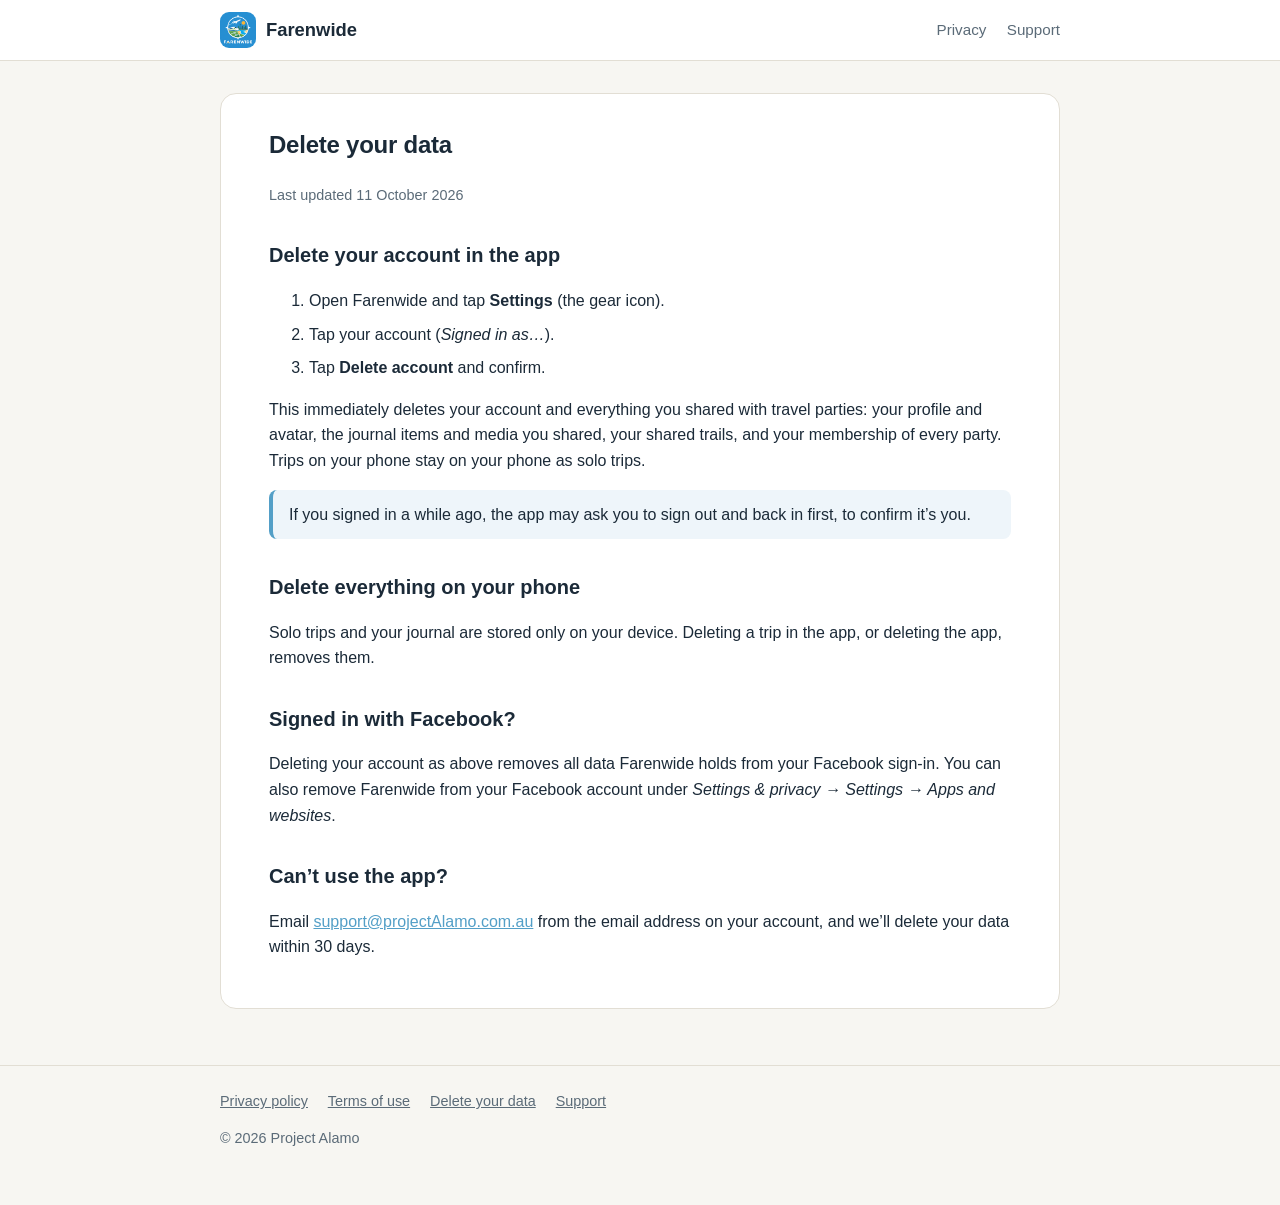
==== data-deletion.html @ 89beeb21 "Publish the data deletion page at data-deletion.html too Co-Authored-By: Claude Opus 5.5 <noreply@an" ====
<!doctype html>
<html lang="en">
<head>
  <meta charset="utf-8">
  <meta name="viewport" content="width=device-width, initial-scale=1">
  <title>Delete your data — Farenwide</title>
  <meta name="description" content="How to delete your Farenwide account and data.">
  <link rel="icon" href="assets/icon.png">
  <link rel="stylesheet" href="assets/site.css">
</head>
<body>
  <header class="site">
    <div class="wrap">
      <a class="brand" href="index.html"><img src="assets/icon.png" alt="">Farenwide</a>
      <nav>
        <a href="privacy.html">Privacy</a>
        <a href="support.html">Support</a>
      </nav>
    </div>
  </header>
  <main class="wrap">

    <article class="doc">
      <h1>Delete your data</h1>
      <p class="updated">Last updated 11 October 2026</p>

      <h2>Delete your account in the app</h2>
      <ol class="steps">
        <li>Open Farenwide and tap <strong>Settings</strong> (the gear icon).</li>
        <li>Tap your account (<em>Signed in as&hellip;</em>).</li>
        <li>Tap <strong>Delete account</strong> and confirm.</li>
      </ol>
      <p>This immediately deletes your account and everything you shared with travel parties:
        your profile and avatar, the journal items and media you shared, your shared trails,
        and your membership of every party. Trips on your phone stay on your phone as solo trips.</p>
      <p class="note">If you signed in a while ago, the app may ask you to sign out and back in
        first, to confirm it&rsquo;s you.</p>

      <h2>Delete everything on your phone</h2>
      <p>Solo trips and your journal are stored only on your device. Deleting a trip in the app,
        or deleting the app, removes them.</p>

      <h2>Signed in with Facebook?</h2>
      <p>Deleting your account as above removes all data Farenwide holds from your Facebook
        sign-in. You can also remove Farenwide from your Facebook account under
        <em>Settings &amp; privacy &rarr; Settings &rarr; Apps and websites</em>.</p>

      <h2>Can&rsquo;t use the app?</h2>
      <p>Email <a href="mailto:support@projectAlamo.com.au?subject=Delete%20my%20Farenwide%20data">support@projectAlamo.com.au</a>
        from the email address on your account, and we&rsquo;ll delete your data within 30 days.</p>
    </article>

  </main>
  <footer class="site">
    <div class="wrap">
      <a href="privacy.html">Privacy policy</a>
      <a href="terms.html">Terms of use</a>
      <a href="delete-account.html">Delete your data</a>
      <a href="support.html">Support</a>
      <p>&copy; 2026 Project Alamo</p>
    </div>
  </footer>
</body>
</html>
---- assets/site.css ----
:root {
  --sky: #539fc7;
  --sage: #668d64;
  --sand: #a89169;
  --amber: #de9b3c;
  --lime: #aecc2e;
  --ink: #1b2a38;
  --muted: #5b6b78;
  --bg: #f7f6f2;
  --surface: #ffffff;
  --line: #e2ded4;
}

* {
  box-sizing: border-box;
}

body {
  margin: 0;
  font-family: -apple-system, BlinkMacSystemFont, "Segoe UI", Roboto, Helvetica, Arial, sans-serif;
  color: var(--ink);
  background: var(--bg);
  line-height: 1.6;
}

a {
  color: var(--sky);
}

.wrap {
  max-width: 880px;
  margin: 0 auto;
  padding: 0 20px;
}

header.site {
  background: var(--surface);
  border-bottom: 1px solid var(--line);
}

header.site .wrap {
  display: flex;
  align-items: center;
  justify-content: space-between;
  gap: 16px;
  padding-top: 12px;
  padding-bottom: 12px;
}

.brand {
  display: flex;
  align-items: center;
  gap: 10px;
  font-weight: 700;
  font-size: 1.15rem;
  color: var(--ink);
  text-decoration: none;
}

.brand img {
  width: 36px;
  height: 36px;
  border-radius: 9px;
}

nav a {
  color: var(--muted);
  text-decoration: none;
  margin-left: 16px;
  font-size: 0.95rem;
}

nav a:hover {
  color: var(--ink);
}

.hero {
  text-align: center;
  padding: 64px 0 40px;
}

.hero img {
  width: 128px;
  height: 128px;
  border-radius: 28px;
  box-shadow: 0 10px 30px rgba(27, 42, 56, 0.18);
}

.hero h1 {
  font-size: clamp(2rem, 5vw, 3rem);
  margin: 24px 0 8px;
  letter-spacing: -0.02em;
}

.hero p.lead {
  font-size: 1.2rem;
  color: var(--muted);
  max-width: 560px;
  margin: 0 auto;
}

.badge {
  display: inline-block;
  margin-top: 24px;
  padding: 8px 16px;
  border-radius: 999px;
  background: var(--amber);
  color: #fff;
  font-weight: 600;
  font-size: 0.9rem;
}

.features {
  display: grid;
  grid-template-columns: repeat(auto-fit, minmax(220px, 1fr));
  gap: 16px;
  padding: 24px 0 56px;
}

.card {
  background: var(--surface);
  border: 1px solid var(--line);
  border-radius: 16px;
  padding: 20px;
}

.card h3 {
  margin: 8px 0 4px;
}

.card p {
  margin: 0;
  color: var(--muted);
}

.dot {
  width: 12px;
  height: 12px;
  border-radius: 50%;
  display: inline-block;
}

article.doc {
  background: var(--surface);
  border: 1px solid var(--line);
  border-radius: 16px;
  padding: 32px clamp(20px, 5vw, 48px);
  margin: 32px 0 56px;
}

article.doc h1 {
  margin-top: 0;
  letter-spacing: -0.01em;
}

article.doc h2 {
  margin-top: 32px;
  font-size: 1.25rem;
}

.updated {
  color: var(--muted);
  font-size: 0.9rem;
}

.steps li {
  margin-bottom: 8px;
}

.note {
  background: #eef5fa;
  border-left: 4px solid var(--sky);
  padding: 12px 16px;
  border-radius: 8px;
}

footer.site {
  border-top: 1px solid var(--line);
  padding: 24px 0 40px;
  color: var(--muted);
  font-size: 0.9rem;
}

footer.site a {
  color: var(--muted);
  margin-right: 16px;
}
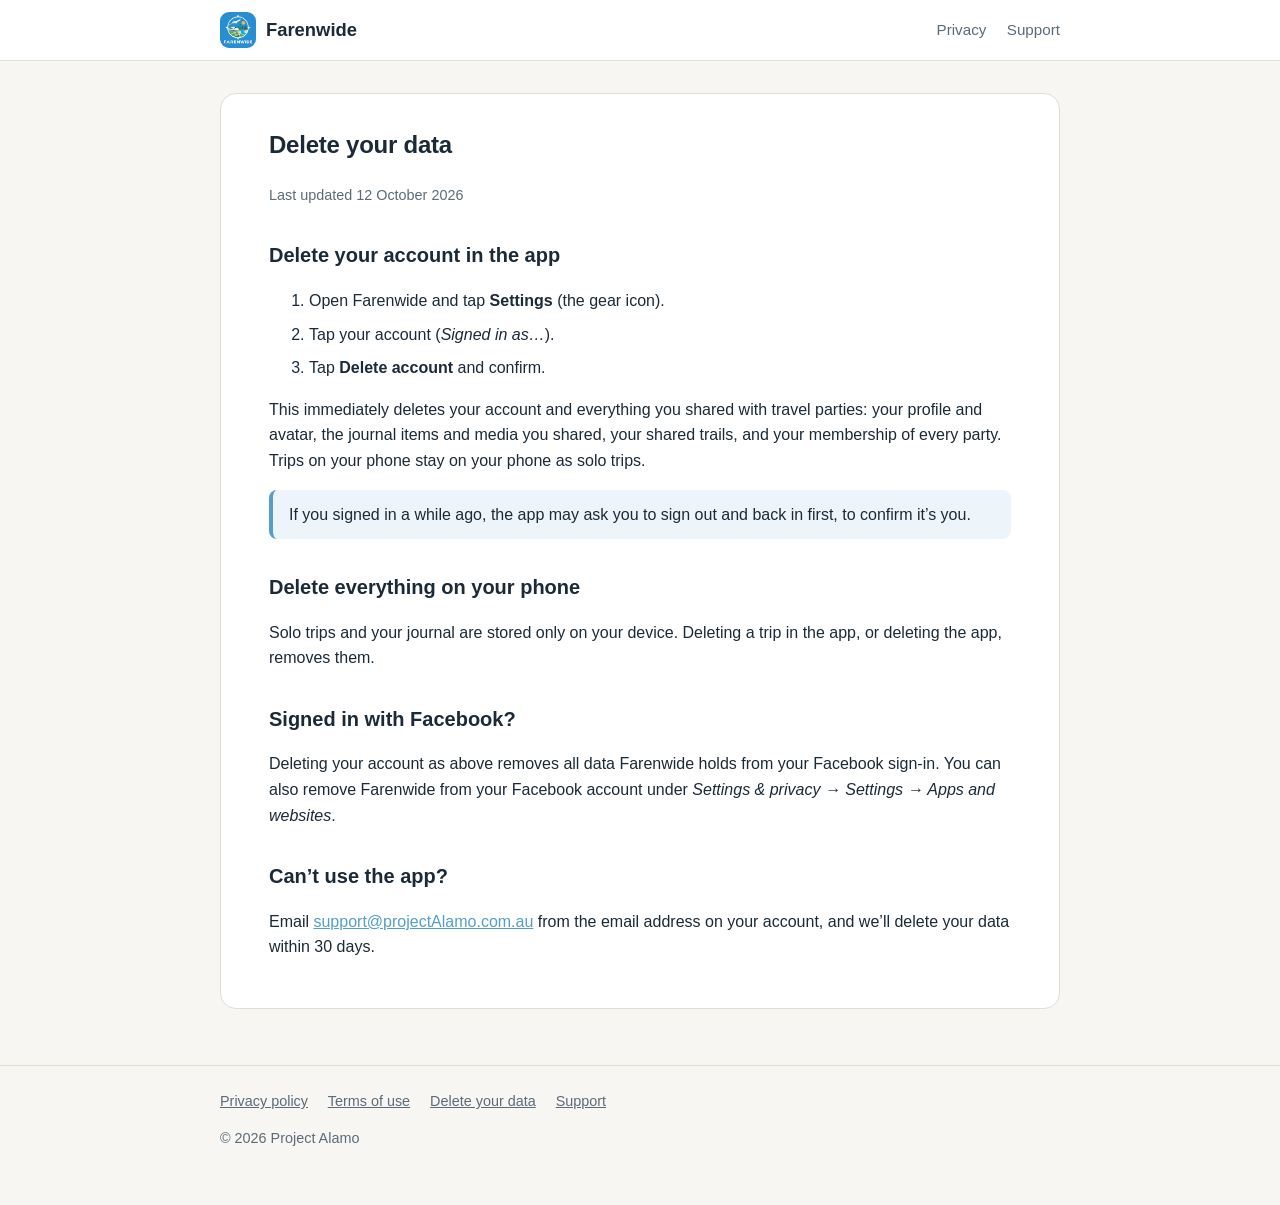
==== commit 0d15aea3: "Privacy policy: AI features run on Google Gemini (Google Cloud) Co-Authored-By: Claude Opus 5.5 <nor" ====
--- a/data-deletion.html
+++ b/data-deletion.html
@@ -5,6 +5,13 @@
   <meta name="viewport" content="width=device-width, initial-scale=1">
   <title>Delete your data — Farenwide</title>
   <meta name="description" content="How to delete your Farenwide account and data.">
+  <meta property="og:site_name" content="Farenwide">
+  <meta property="og:type" content="website">
+  <meta property="og:title" content="Delete your data — Farenwide">
+  <meta property="og:description" content="How to delete your Farenwide account and data.">
+  <meta property="og:url" content="https://www.farenwide.com/data-deletion">
+  <meta property="og:image" content="https://www.farenwide.com/assets/icon.png">
+  <meta property="og:image:alt" content="The Farenwide app icon">
   <link rel="icon" href="assets/icon.png">
   <link rel="stylesheet" href="assets/site.css">
 </head>
@@ -22,7 +29,7 @@
 
     <article class="doc">
       <h1>Delete your data</h1>
-      <p class="updated">Last updated 11 October 2026</p>
+      <p class="updated">Last updated 12 October 2026</p>
 
       <h2>Delete your account in the app</h2>
       <ol class="steps">
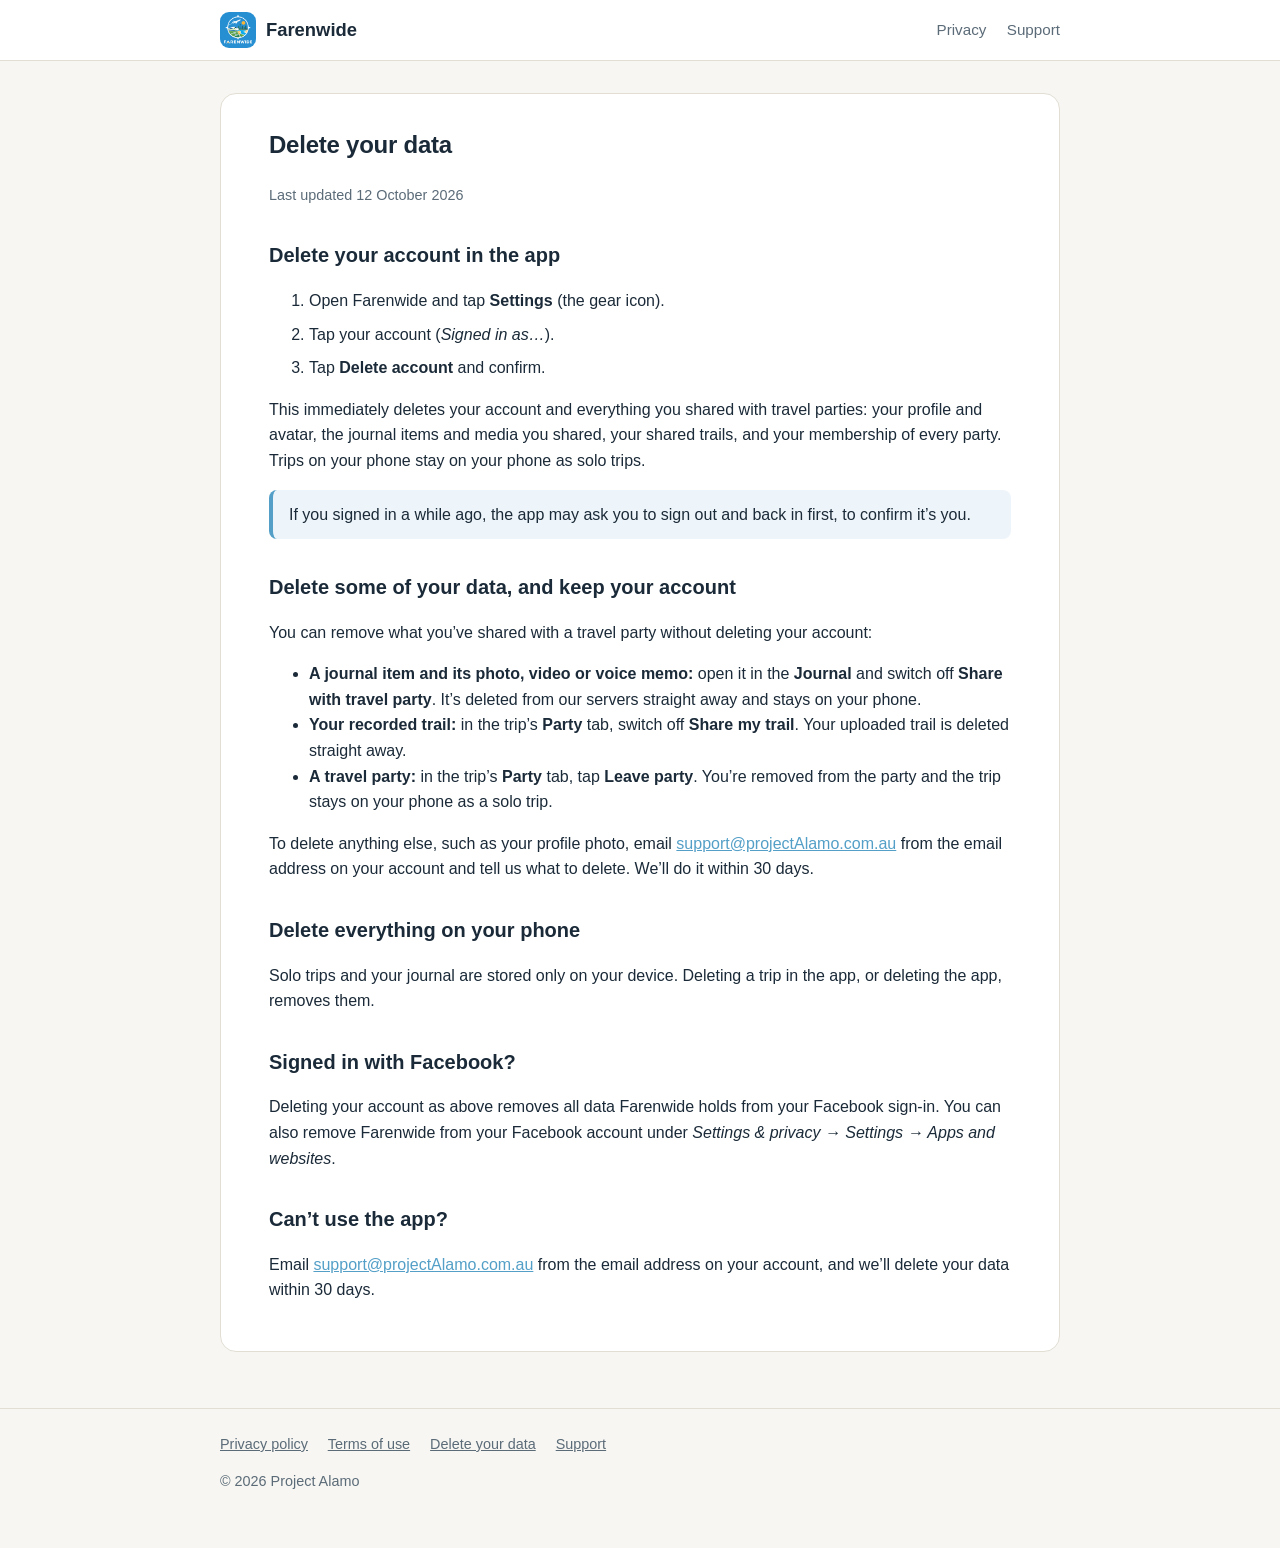
==== commit e40789d8: "Data deletion page: how to delete some data and keep your account Co-Authored-By: Claude Opus 5.5 <n" ====
--- a/data-deletion.html
+++ b/data-deletion.html
@@ -43,6 +43,23 @@
       <p class="note">If you signed in a while ago, the app may ask you to sign out and back in
         first, to confirm it&rsquo;s you.</p>
 
+      <h2>Delete some of your data, and keep your account</h2>
+      <p>You can remove what you&rsquo;ve shared with a travel party without deleting your account:</p>
+      <ul>
+        <li><strong>A journal item and its photo, video or voice memo:</strong> open it in the
+          <strong>Journal</strong> and switch off <strong>Share with travel party</strong>. It&rsquo;s
+          deleted from our servers straight away and stays on your phone.</li>
+        <li><strong>Your recorded trail:</strong> in the trip&rsquo;s <strong>Party</strong> tab,
+          switch off <strong>Share my trail</strong>. Your uploaded trail is deleted straight away.</li>
+        <li><strong>A travel party:</strong> in the trip&rsquo;s <strong>Party</strong> tab, tap
+          <strong>Leave party</strong>. You&rsquo;re removed from the party and the trip stays on your
+          phone as a solo trip.</li>
+      </ul>
+      <p>To delete anything else, such as your profile photo, email
+        <a href="mailto:support@projectAlamo.com.au?subject=Delete%20some%20of%20my%20Farenwide%20data">support@projectAlamo.com.au</a>
+        from the email address on your account and tell us what to delete. We&rsquo;ll do it within
+        30 days.</p>
+
       <h2>Delete everything on your phone</h2>
       <p>Solo trips and your journal are stored only on your device. Deleting a trip in the app,
         or deleting the app, removes them.</p>
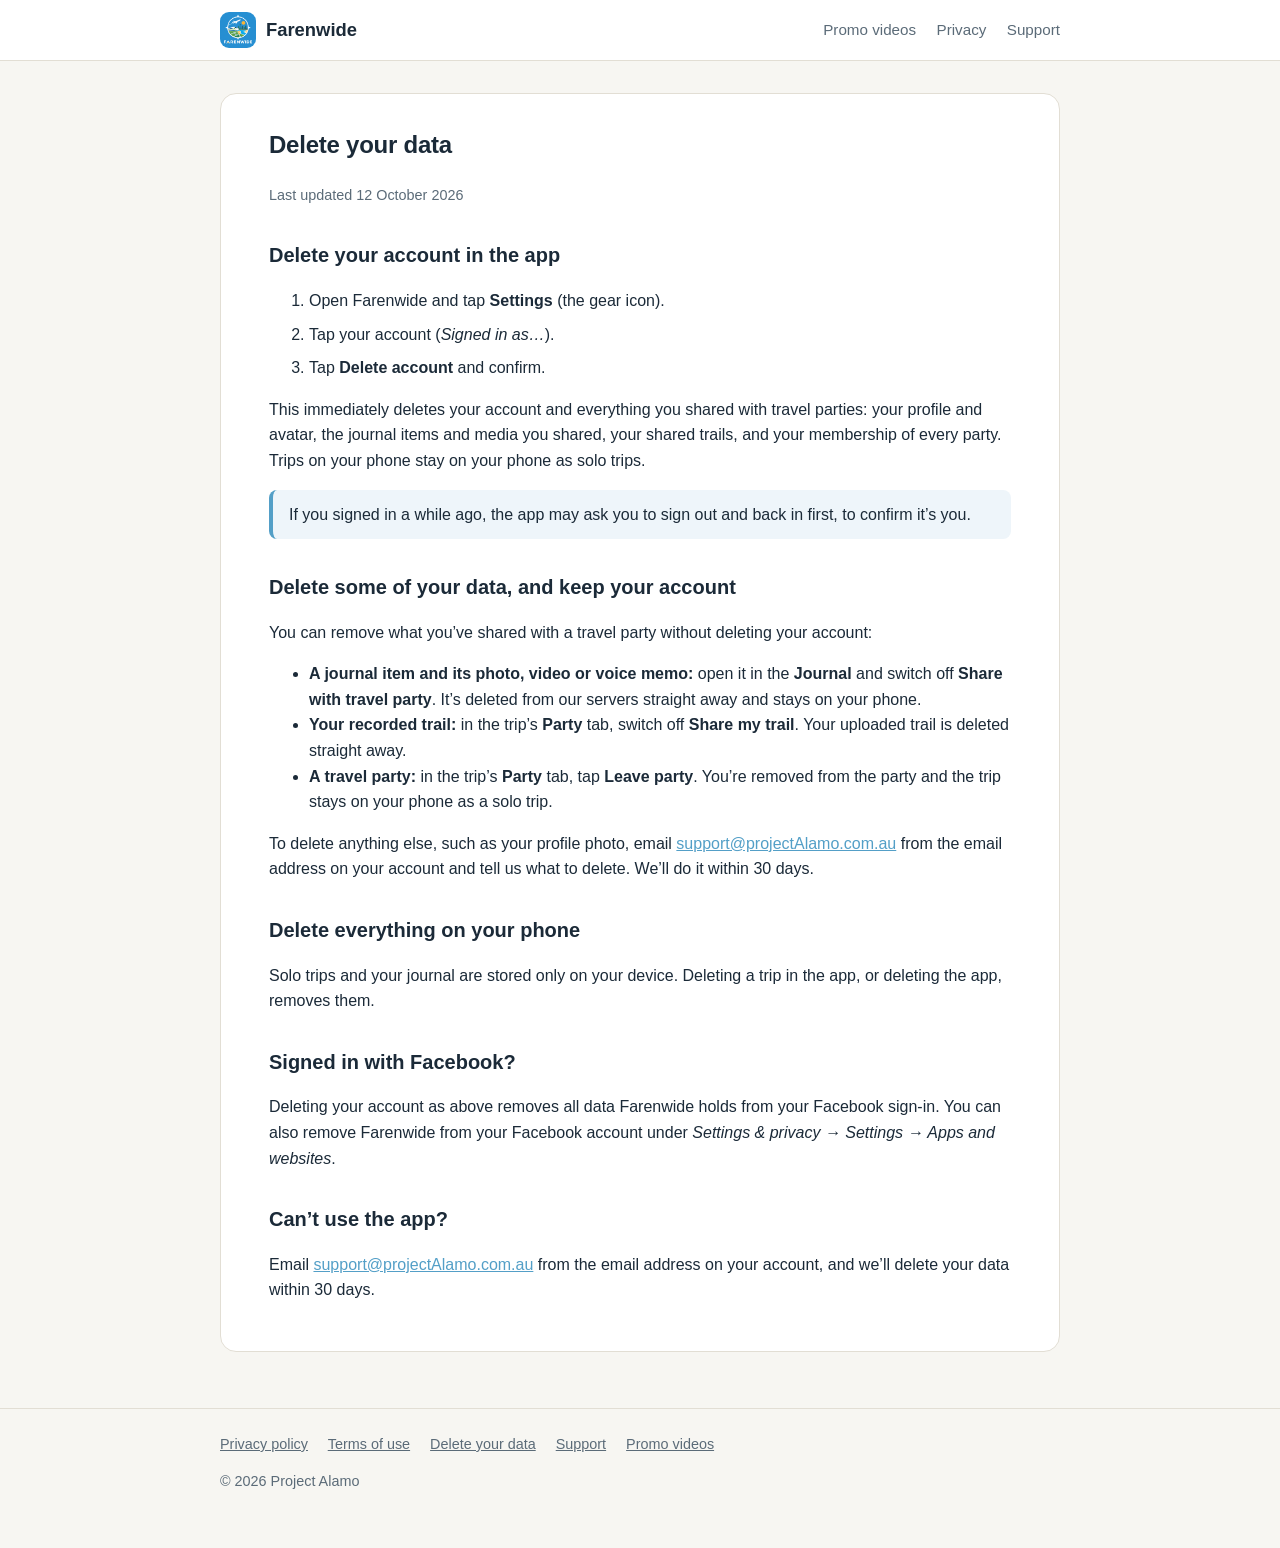
==== commit 06454537: "Promo videos page, starting with the journal recording demo Co-Authored-By: Claude Opus 5.5 <noreply" ====
--- a/data-deletion.html
+++ b/data-deletion.html
@@ -13,13 +13,14 @@
   <meta property="og:image" content="https://www.farenwide.com/assets/icon.png">
   <meta property="og:image:alt" content="The Farenwide app icon">
   <link rel="icon" href="assets/icon.png">
-  <link rel="stylesheet" href="assets/site.css">
+  <link rel="stylesheet" href="assets/site.css?v=2701e3fdf2">
 </head>
 <body>
   <header class="site">
     <div class="wrap">
       <a class="brand" href="index.html"><img src="assets/icon.png" alt="">Farenwide</a>
       <nav>
+        <a href="videos.html">Promo videos</a>
         <a href="privacy.html">Privacy</a>
         <a href="support.html">Support</a>
       </nav>
@@ -81,6 +82,7 @@
       <a href="terms.html">Terms of use</a>
       <a href="delete-account.html">Delete your data</a>
       <a href="support.html">Support</a>
+      <a href="videos.html">Promo videos</a>
       <p>&copy; 2026 Project Alamo</p>
     </div>
   </footer>
--- a/assets/site.css
+++ b/assets/site.css
@@ -9,6 +9,16 @@
   --bg: #f7f6f2;
   --surface: #ffffff;
   --line: #e2ded4;
+  --plum: #8a6fae;
+
+  /* Design dictionary: one colour per part of the app, used for its dot,
+     label and accents wherever it appears (see README). */
+  --plan: var(--sky);
+  --party: var(--sand);
+  --journal: var(--sage);
+  --playback: var(--amber);
+  --assistant: var(--lime);
+  --passport: var(--plum);
 }
 
 * {
@@ -111,10 +121,32 @@
 }
 
 .features {
-  display: grid;
-  grid-template-columns: repeat(auto-fit, minmax(220px, 1fr));
+  display: flex;
+  flex-wrap: wrap;
+  justify-content: center;
   gap: 16px;
   padding: 24px 0 56px;
+}
+
+.features .card {
+  flex: 1 1 240px;
+  max-width: 272px;
+  padding: 0;
+  overflow: hidden;
+}
+
+/* The section's colour across the top of its tile. Ink text: it reads on
+   every palette colour (white doesn't on amber or lime). */
+.card-banner {
+  background: var(--accent);
+  color: var(--ink);
+  font-weight: 700;
+  font-size: 1.2rem;
+  padding: 10px 20px;
+}
+
+.card-body {
+  padding: 16px 20px 20px;
 }
 
 .card {
@@ -125,7 +157,7 @@
 }
 
 .card h3 {
-  margin: 8px 0 4px;
+  margin: 0 0 4px;
 }
 
 .card p {
@@ -185,3 +217,185 @@
   color: var(--muted);
   margin-right: 16px;
 }
+
+/* The story of a trip: one chapter (app screen and caption) at a time. */
+
+.story {
+  padding: 8px 0 48px;
+}
+
+.story-header {
+  text-align: center;
+  margin-bottom: 20px;
+}
+
+.story-header h2 {
+  margin: 0;
+  font-size: 1.6rem;
+  letter-spacing: -0.01em;
+}
+
+.story-header p {
+  margin: 4px 0 0;
+  color: var(--muted);
+}
+
+.story-strip {
+  display: flex;
+  gap: 24px;
+  overflow-x: auto;
+  scroll-snap-type: x mandatory;
+  scrollbar-width: none;
+  max-width: 320px;
+  margin: 0 auto;
+  padding: 8px 0 12px;
+  outline: none;
+}
+
+.story-strip::-webkit-scrollbar {
+  display: none;
+}
+
+.story-panel {
+  flex: 0 0 100%;
+  margin: 0;
+  scroll-snap-align: center;
+  text-align: center;
+}
+
+.phone {
+  width: 260px;
+  margin: 0 auto;
+  padding: 8px;
+  border-radius: 36px;
+  background: var(--ink);
+  box-shadow: 0 16px 40px rgba(27, 42, 56, 0.22);
+}
+
+.phone img {
+  display: block;
+  width: 100%;
+  height: auto;
+  border-radius: 28px;
+}
+
+.story-panel figcaption {
+  padding: 20px 8px 0;
+}
+
+.section-label {
+  display: inline-flex;
+  align-items: center;
+  gap: 8px;
+  font-size: 0.8rem;
+  font-weight: 700;
+  letter-spacing: 0.08em;
+  text-transform: uppercase;
+  color: var(--accent);
+}
+
+.section-label .dot {
+  width: 10px;
+  height: 10px;
+  background: var(--accent);
+}
+
+.story-panel h3 {
+  margin: 4px 0 6px;
+  font-size: 1.35rem;
+}
+
+.story-panel p {
+  margin: 0;
+  color: var(--muted);
+}
+
+.story-dots {
+  display: flex;
+  justify-content: center;
+  gap: 4px;
+  margin-top: 16px;
+}
+
+.story-dot {
+  width: 24px;
+  height: 24px;
+  padding: 0;
+  border: 0;
+  background: none;
+  cursor: pointer;
+}
+
+.story-dot::before {
+  content: "";
+  display: block;
+  width: 8px;
+  height: 8px;
+  margin: 8px;
+  border-radius: 50%;
+  background: var(--line);
+  transition: background-color 0.2s ease, transform 0.2s ease;
+}
+
+.story-dot.active::before {
+  background: var(--accent);
+  transform: scale(1.25);
+}
+
+@media (max-width: 600px) {
+  .story-strip {
+    max-width: calc(100vw - 40px);
+  }
+}
+
+/* Promo videos: one card per video, the phone-shaped video beside its
+   caption (stacked on narrow screens). */
+.videos {
+  padding: 40px 0 56px;
+}
+
+.videos h1 {
+  margin: 0;
+  letter-spacing: -0.01em;
+}
+
+.videos .lead {
+  color: var(--muted);
+  margin: 4px 0 28px;
+}
+
+.video-card {
+  display: flex;
+  flex-wrap: wrap;
+  gap: 24px;
+  align-items: center;
+  margin: 0 0 32px;
+  padding: 20px;
+  background: var(--surface);
+  border: 1px solid var(--line);
+  border-top: 4px solid var(--accent);
+  border-radius: 16px;
+}
+
+.video-card video {
+  flex: 0 0 auto;
+  width: min(280px, 100%);
+  height: auto;
+  border-radius: 20px;
+  background: var(--ink);
+  box-shadow: 0 12px 30px rgba(27, 42, 56, 0.2);
+}
+
+.video-card figcaption {
+  flex: 1 1 260px;
+}
+
+.video-card h2 {
+  margin: 6px 0;
+  font-size: 1.35rem;
+}
+
+.video-card p {
+  margin: 0 0 12px;
+  color: var(--muted);
+}
